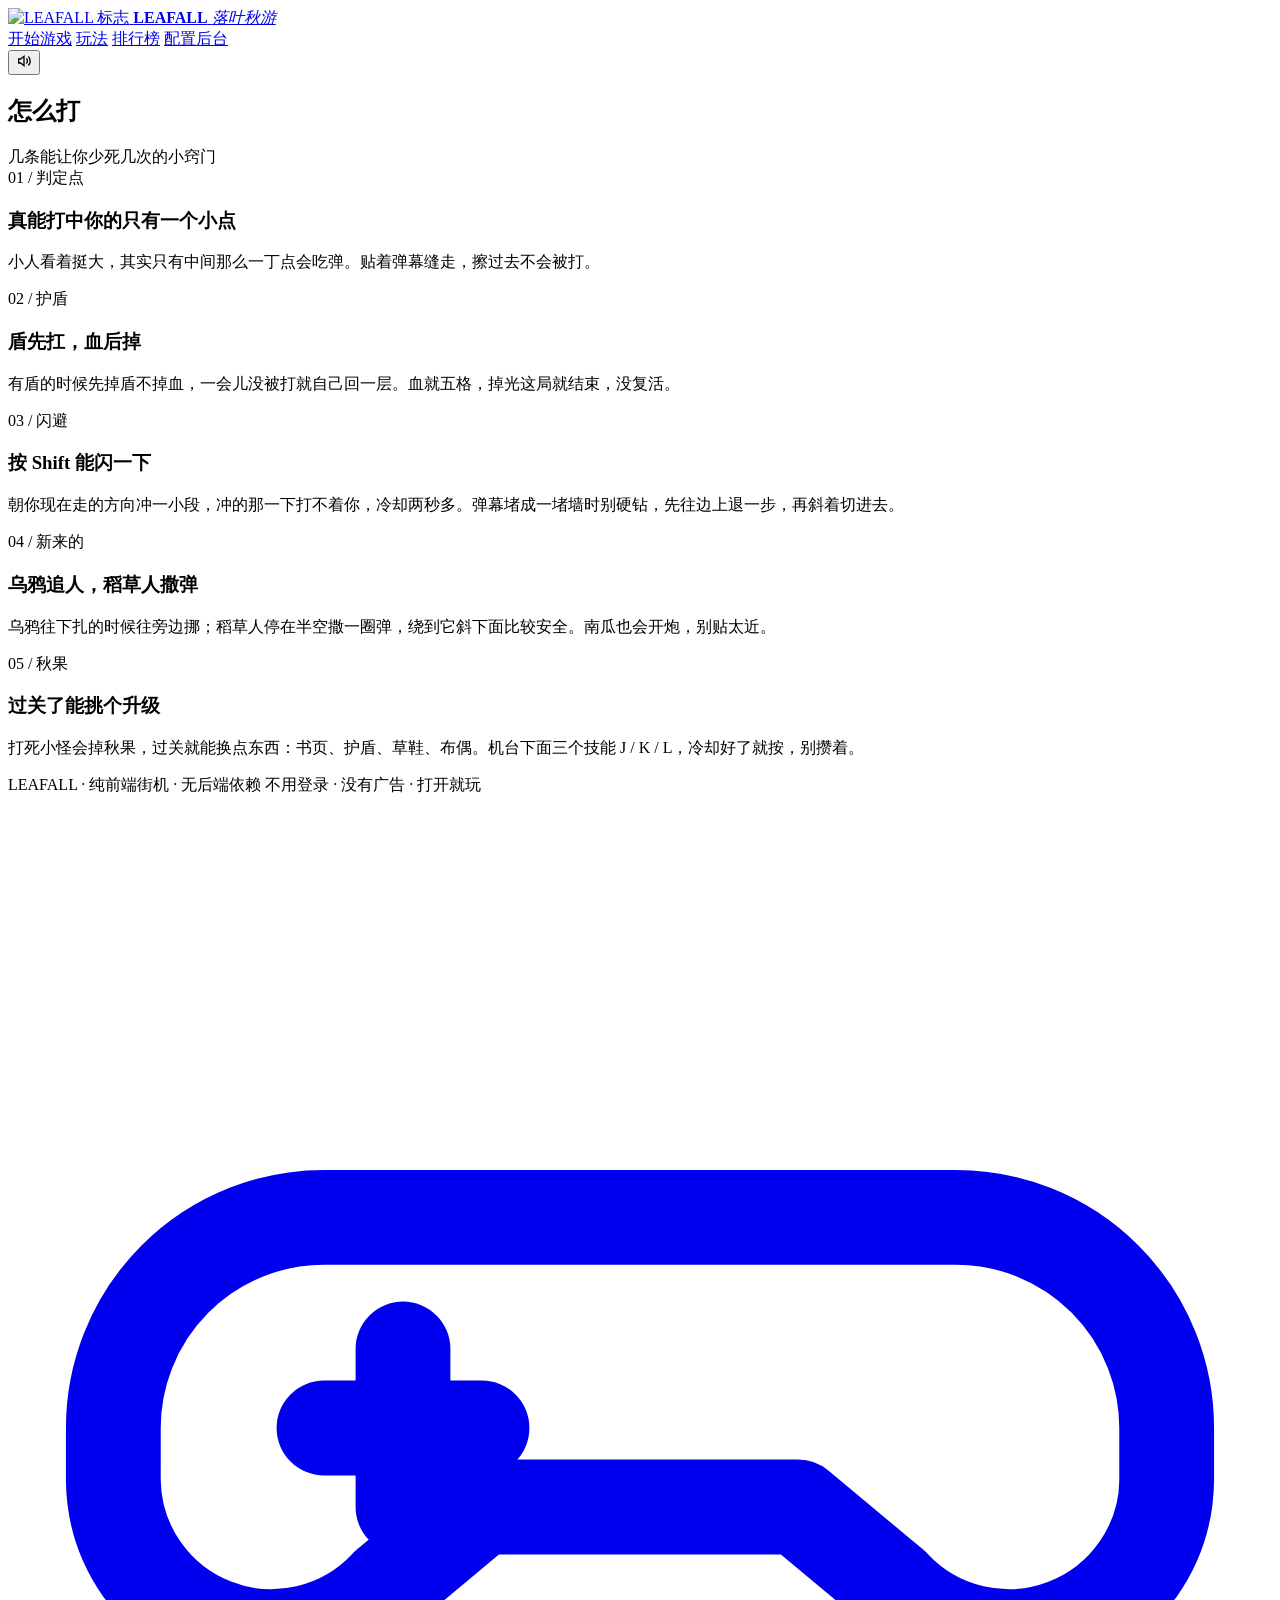
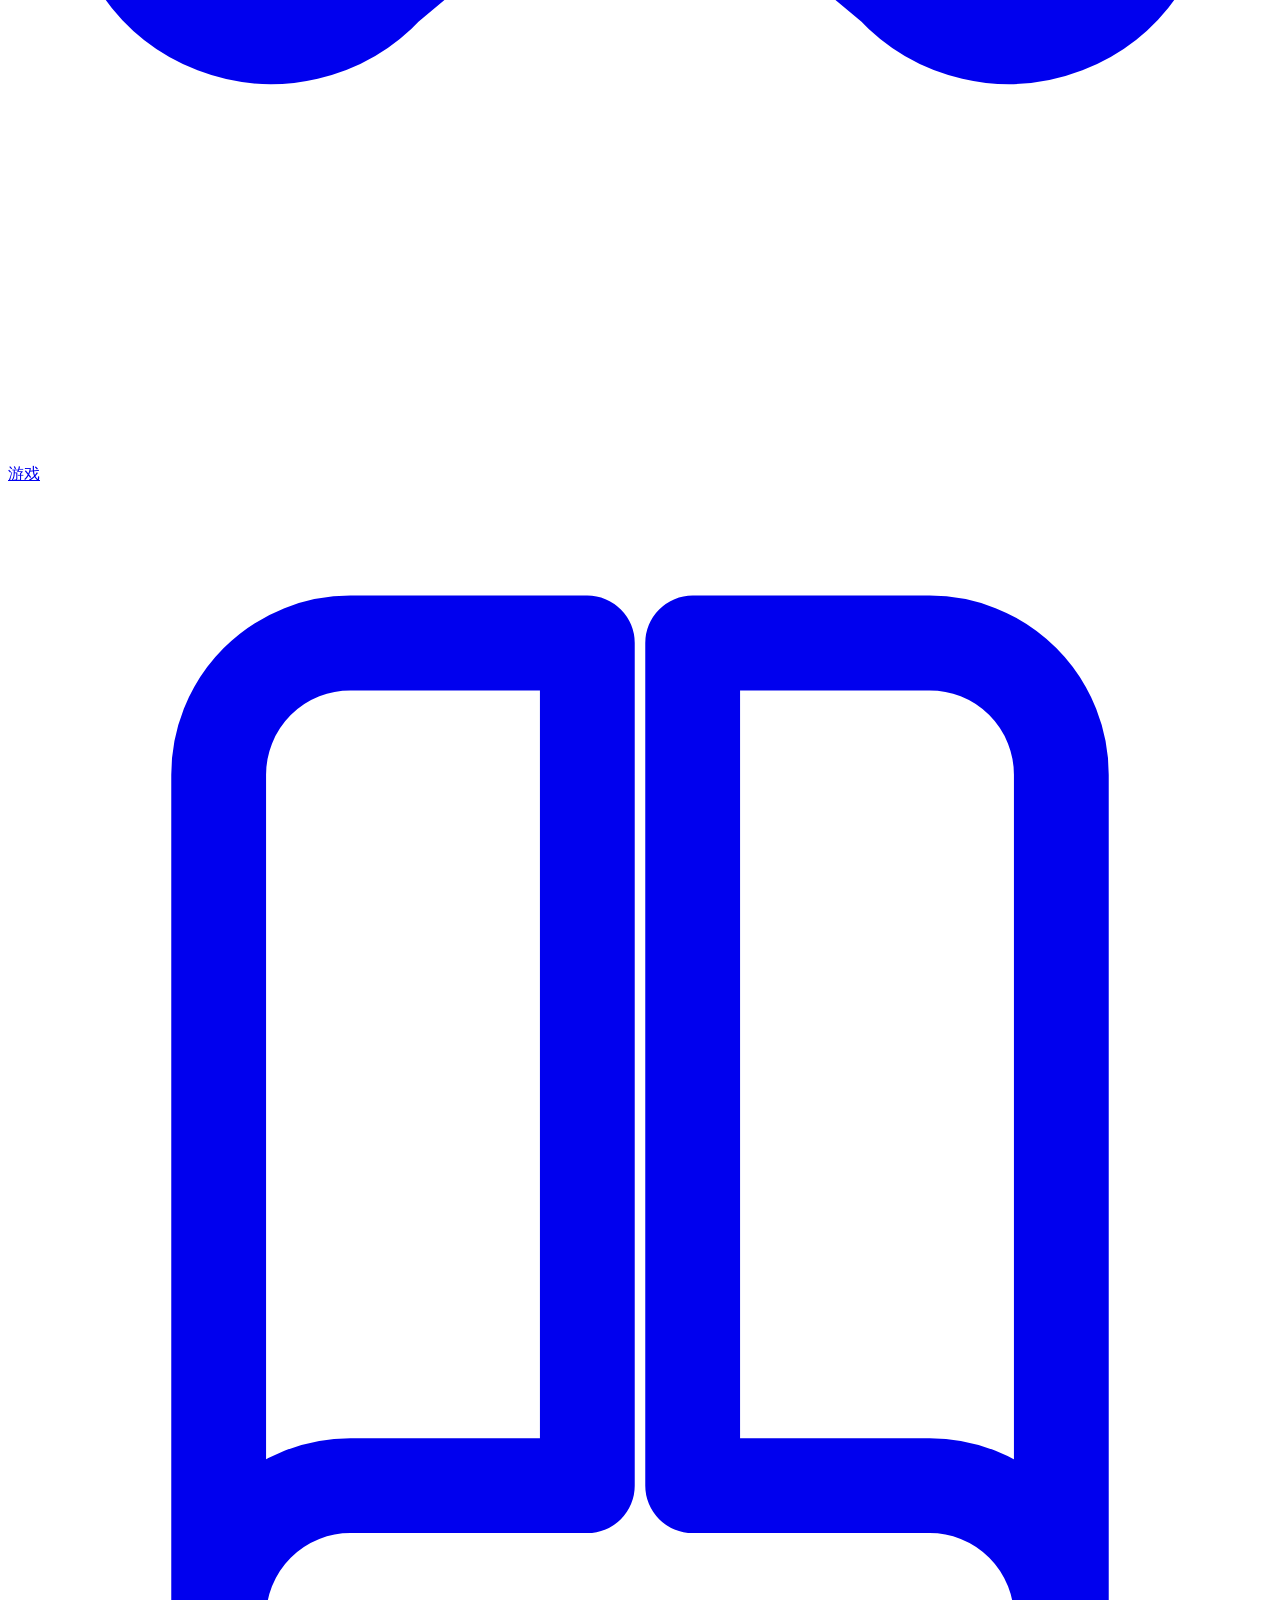
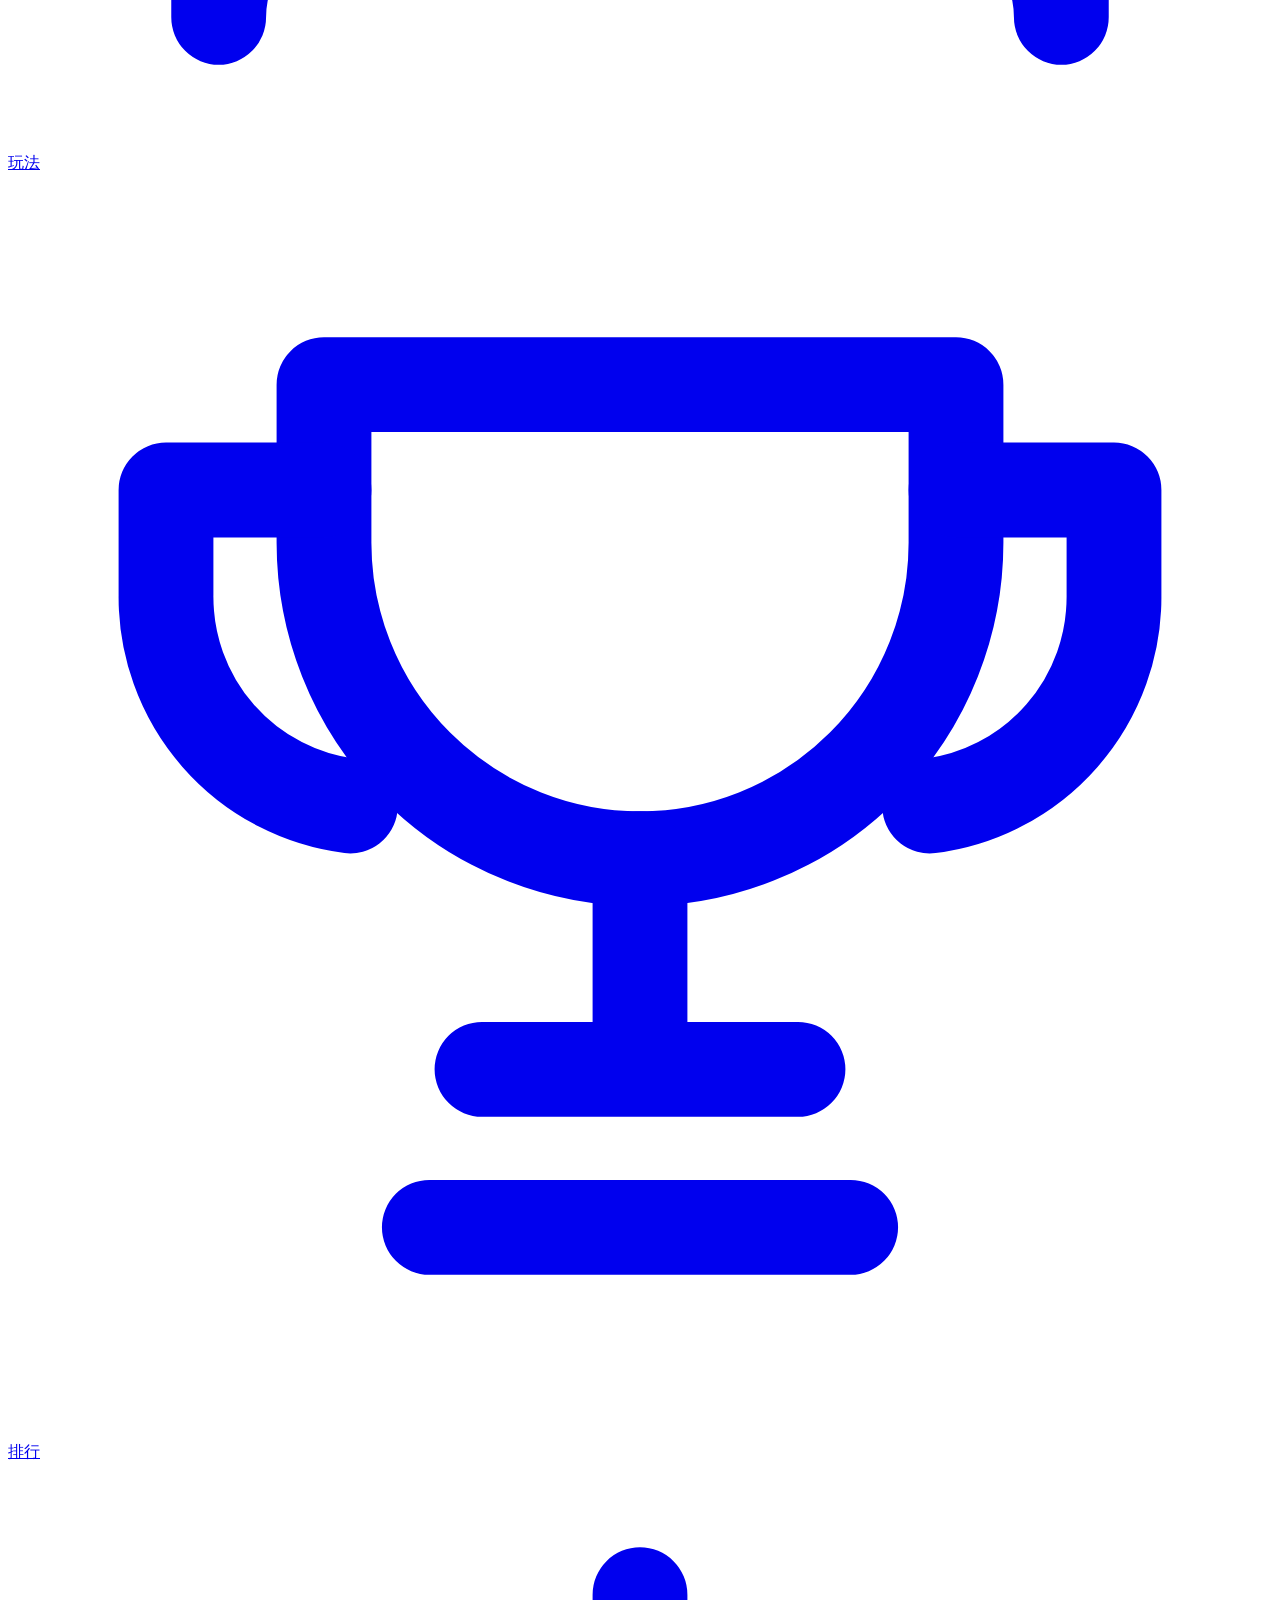
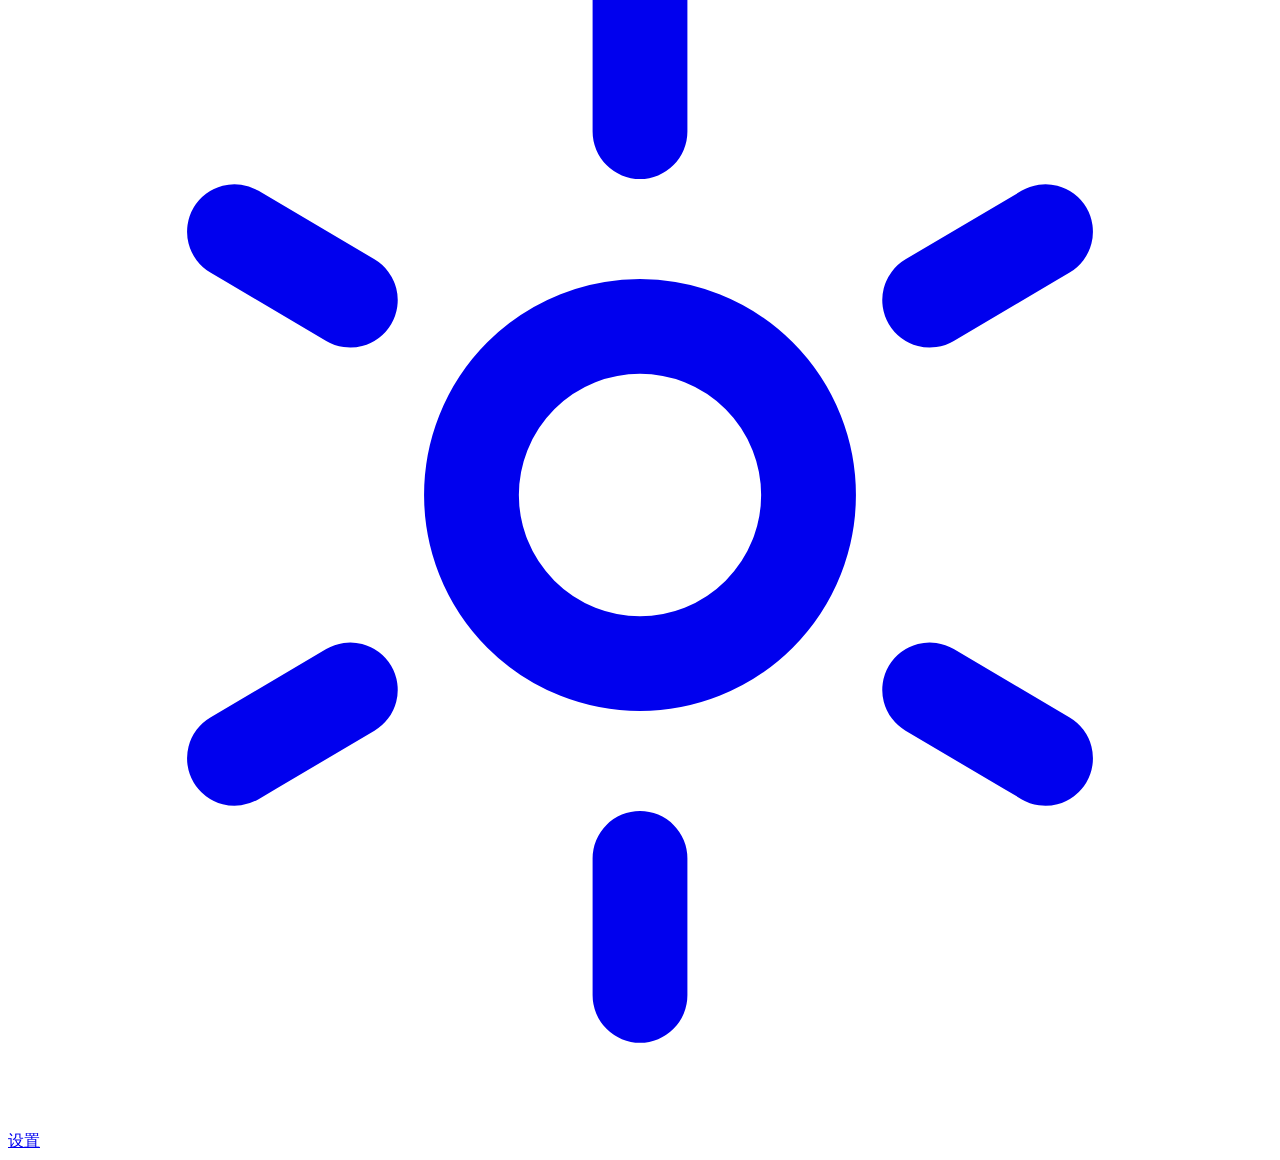
==== howto.html @ a70d6ae8 "site: sync published site" ====
<!DOCTYPE html>
<html lang="zh-CN">
<head>
<meta charset="utf-8" />
<meta name="viewport" content="width=device-width, initial-scale=1, viewport-fit=cover" />
<title>怎么打 · LEAFALL 落叶秋游</title>
<meta name="description" content="LEAFALL 落叶秋游的玩法与技巧：判定点、护盾、闪避、新怪物和秋果升级。" />
<meta name="theme-color" content="#fdf4df" />
<link rel="preconnect" href="https://miaoda.feishu.cn">
<link rel="stylesheet" href="https://miaoda.feishu.cn/fonts/css2?family=Archivo:wght@500;700;900&amp;display=swap">
<link rel="icon" type="image/png" href="assets/leafall-icon.png" />
<link rel="stylesheet" href="assets/site.css" />
</head>
<body class="has-tabbar page-howto">
<div class="bg-layer"></div>
<header class="topbar">
  <a class="brand" href="index.html">
    <span class="brand-mark"><img src="assets/leafall-icon.png" alt="LEAFALL 标志" /></span>
    <span class="brand-text">
      <b id="brandName">LEAFALL</b>
      <i id="brandCn">落叶秋游</i>
    </span>
  </a>
  <nav class="nav">
    <a href="index.html">开始游戏</a>
    <a href="howto.html">玩法</a>
    <a href="board.html">排行榜</a>
    <a href="admin.html">配置后台</a>
  </nav>
  <div class="top-actions">
    <button class="icon-btn" id="soundBtn" aria-label="音效开关" title="音效开关">
      <svg width="16" height="16" viewBox="0 0 24 24" fill="none" stroke="currentColor" stroke-width="2" stroke-linecap="round">
        <path d="M4 9v6h3l5 4V5l-5 4H4z" />
        <path id="soundWave" d="M16 9c1.5 1.5 1.5 4.5 0 6M19 6c3 3 3 9 0 12" />
      </svg>
    </button>
  </div>
</header>

  
<main>
<section id="howto">
    <div class="section-head">
      <h2>怎么打</h2>
      <span>几条能让你少死几次的小窍门</span>
      <div class="line"></div>
    </div>
    <div class="cards">
      <div class="card">
        <span class="idx">01 / 判定点</span>
        <h3>真能打中你的只有一个小点</h3>
        <p>小人看着挺大，其实只有中间那么一丁点会吃弹。贴着弹幕缝走，擦过去不会被打。</p>
      </div>
      <div class="card">
        <span class="idx">02 / 护盾</span>
        <h3>盾先扛，血后掉</h3>
        <p>有盾的时候先掉盾不掉血，一会儿没被打就自己回一层。血就五格，掉光这局就结束，没复活。</p>
      </div>
      <div class="card">
        <span class="idx">03 / 闪避</span>
        <h3>按 Shift 能闪一下</h3>
        <p>朝你现在走的方向冲一小段，冲的那一下打不着你，冷却两秒多。弹幕堵成一堵墙时别硬钻，先往边上退一步，再斜着切进去。</p>
      </div>
      <div class="card">
        <span class="idx">04 / 新来的</span>
        <h3>乌鸦追人，稻草人撒弹</h3>
        <p>乌鸦往下扎的时候往旁边挪；稻草人停在半空撒一圈弹，绕到它斜下面比较安全。南瓜也会开炮，别贴太近。</p>
      </div>
      <div class="card">
        <span class="idx">05 / 秋果</span>
        <h3>过关了能挑个升级</h3>
        <p>打死小怪会掉秋果，过关就能换点东西：书页、护盾、草鞋、布偶。机台下面三个技能 J / K / L，冷却好了就按，别攒着。</p>
      </div>
    </div>
  </section>

  
</main>
<footer>
    <span id="footerText">LEAFALL · 纯前端街机 · 无后端依赖</span>
    <span>不用登录 · 没有广告 · 打开就玩</span>
  </footer>

  <!-- ===== 视图：配置后台 ===== -->
  
<nav class="tabbar" aria-label="主导航"><a class="tab" href="index.html"><svg viewBox="0 0 24 24" fill="none" stroke="currentColor" stroke-width="1.8" stroke-linecap="round" stroke-linejoin="round"><path d="M6 8h12a4 4 0 0 1 4 4v1a3 3 0 0 1-5.2 2L15 13.5H9l-1.8 1.5A3 3 0 0 1 2 13v-1a4 4 0 0 1 4-4Z"/><path d="M7.5 10.5v3M6 12h3"/></svg><span>游戏</span></a><a class="tab active" href="howto.html" aria-current="page"><svg viewBox="0 0 24 24" fill="none" stroke="currentColor" stroke-width="1.8" stroke-linecap="round" stroke-linejoin="round"><path d="M4 5.5A2.5 2.5 0 0 1 6.5 3H11v16H6.5A2.5 2.5 0 0 0 4 21.5Z"/><path d="M20 5.5A2.5 2.5 0 0 0 17.5 3H13v16h4.5a2.5 2.5 0 0 1 2.5 2.5Z"/></svg><span>玩法</span></a><a class="tab" href="board.html"><svg viewBox="0 0 24 24" fill="none" stroke="currentColor" stroke-width="1.8" stroke-linecap="round" stroke-linejoin="round"><path d="M6 4h12v3a6 6 0 0 1-12 0Z"/><path d="M6 6H3v2a4 4 0 0 0 3.5 4M18 6h3v2a4 4 0 0 1-3.5 4"/><path d="M12 13v4M8 20h8M9 17h6"/></svg><span>排行</span></a><a class="tab" href="admin.html"><svg viewBox="0 0 24 24" fill="none" stroke="currentColor" stroke-width="1.8" stroke-linecap="round" stroke-linejoin="round"><circle cx="12" cy="12" r="3.2"/><path d="M12 2.5v2.6M12 18.9v2.6M4.3 7l2.2 1.3M17.5 15.7l2.2 1.3M4.3 17l2.2-1.3M17.5 8.3l2.2-1.3"/></svg><span>设置</span></a></nav>
<script src="assets/tabbar.js"></script>
<script src="assets/safe-dom.js"></script>
<script src="assets/core.js"></script>
<script src="assets/ui.js"></script>

</body>
</html>
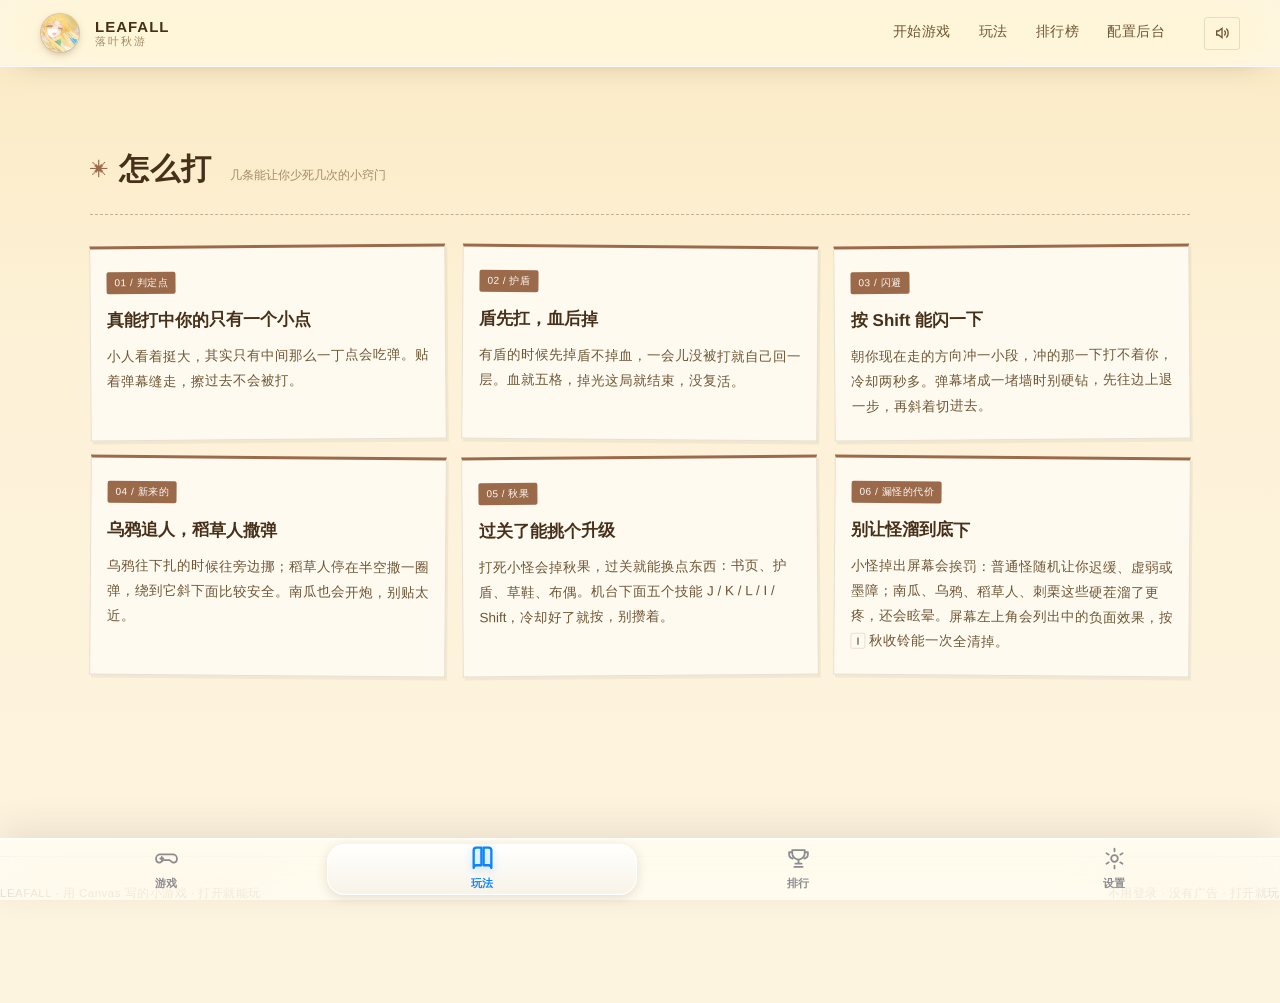
==== commit 4d465bb7: "site: sync published site" ====
--- a/howto.html
+++ b/howto.html
@@ -69,7 +69,12 @@
       <div class="card">
         <span class="idx">05 / 秋果</span>
         <h3>过关了能挑个升级</h3>
-        <p>打死小怪会掉秋果，过关就能换点东西：书页、护盾、草鞋、布偶。机台下面三个技能 J / K / L，冷却好了就按，别攒着。</p>
+        <p>打死小怪会掉秋果，过关就能换点东西：书页、护盾、草鞋、布偶。机台下面五个技能 J / K / L / I / Shift，冷却好了就按，别攒着。</p>
+      </div>
+      <div class="card">
+        <span class="idx">06 / 漏怪的代价</span>
+        <h3>别让怪溜到底下</h3>
+        <p>小怪掉出屏幕会挨罚：普通怪随机让你迟缓、虚弱或墨障；南瓜、乌鸦、稻草人、刺栗这些硬茬溜了更疼，还会眩晕。屏幕左上角会列出中的负面效果，按 <kbd>I</kbd> 秋收铃能一次全清掉。</p>
       </div>
     </div>
   </section>
--- a/assets/site.css
+++ b/assets/site.css
@@ -0,0 +1,1597 @@
+
+/* ============================================================
+   LEAFALL · 视觉层 v2
+   主题：夏日天台 / 天空与朱红。纸白底、藏青字、朱红点睛，
+   机台作深色屏幕嵌在画面下缘。
+   ============================================================ */
+
+:root {
+  --bar-h: 66px;
+  --paper: #fdf4df;
+  --paper-2: #fffaf0;
+  --paper-tint: #f9e8c3;
+  --ink: #46301a;
+  --ink-dim: #6d5634;
+  --ink-mute: #a38c66;
+  --line: rgba(74, 48, 24, 0.13);
+  --line-strong: rgba(74, 48, 24, 0.32);
+  --accent: #9a6a4a;      /* 主强调：暖赭，低饱和不刺眼 */
+  --accent-d: #7d5236;    /* 主强调加深，用于 hover */
+  --accent2: #6d7a3f;     /* 辅强调：橄榄 */
+  --danger: #b5614a;      /* 危险/爱心：柔砖红 */
+  --amber: #c09246;       /* 金：秋果/金币 */
+  --sky: #d9b877;
+  --mono: "Archivo", "Helvetica Neue", Arial, sans-serif;
+  --sans: -apple-system, BlinkMacSystemFont, "Segoe UI", "PingFang SC",
+    "Hiragino Sans GB", "Microsoft YaHei", "Noto Sans SC", sans-serif;
+  --radius: 4px;
+}
+
+* { box-sizing: border-box; }
+html { scroll-behavior: smooth; -webkit-text-size-adjust: 100%; }
+
+body {
+  margin: 0;
+  background: var(--paper);
+  color: var(--ink);
+  font-family: var(--sans);
+  font-size: 15.5px;
+  line-height: 1.75;
+  -webkit-font-smoothing: antialiased;
+  overflow-x: hidden;
+}
+
+/* 背景：顶部天空淡淡的一层，其余是纸 */
+.bg-layer {
+  position: fixed;
+  inset: 0;
+  z-index: -1;
+  pointer-events: none;
+  background: linear-gradient(180deg, #fbe9c3 0%, #fdf2d8 40%, #fdf4df 100%);
+}
+.bg-layer::after {
+  content: "";
+  position: absolute;
+  inset: 0;
+  opacity: 0.5;
+  background-image: radial-gradient(rgba(120, 82, 36, 0.06) 0.5px, transparent 0.5px);
+  background-size: 4px 4px;
+}
+
+/* ---------------- 顶栏 ---------------- */
+.topbar {
+  position: sticky;
+  top: 0;
+  z-index: 50;
+  display: flex;
+  align-items: center;
+  gap: 26px;
+  padding: 13px 40px;
+  background: rgba(255, 255, 255, 0.55);
+  -webkit-backdrop-filter: blur(26px) saturate(190%);
+  backdrop-filter: blur(26px) saturate(190%);
+  border-bottom: 1px solid rgba(255, 255, 255, 0.8);
+  box-shadow: 0 10px 30px -22px rgba(70, 48, 26, 0.5),
+              inset 0 -1px 0 rgba(255, 255, 255, 0.55),
+              inset 0 -1px 0 rgba(95, 64, 42, 0.08);
+  transition: background 0.28s ease;
+}
+.topbar.is-scrolled {
+  background: rgba(255, 255, 255, 0.72);
+}
+@supports not ((backdrop-filter: blur(2px)) or (-webkit-backdrop-filter: blur(2px))) {
+  .topbar { background: rgba(251, 248, 242, 0.94); }
+}
+
+.brand {
+  display: flex;
+  align-items: center;
+  gap: 11px;
+  text-decoration: none;
+  color: var(--ink);
+}
+.brand-mark {
+  width: 40px; height: 40px;
+  border-radius: 50%;
+  overflow: hidden;
+  background: var(--paper-tint);
+  border: 1px solid rgba(95, 64, 42, 0.22);
+  box-shadow: 0 3px 10px -4px rgba(70, 48, 26, 0.5);
+  flex: 0 0 auto;
+}
+.brand-mark img { width: 100%; height: 100%; object-fit: cover; display: block; }
+.brand-text { display: flex; flex-direction: column; line-height: 1.15; padding-left: 4px; }
+.brand-text b {
+  font-family: var(--mono);
+  font-weight: 800;
+  font-size: 15px;
+  letter-spacing: 3px;
+}
+.brand-text i { font-style: normal; font-size: 11px; color: var(--ink-mute); letter-spacing: 4px; }
+
+.nav { display: flex; gap: 2px; margin-left: auto; }
+.nav a {
+  color: var(--ink-dim);
+  text-decoration: none;
+  font-size: 13.5px;
+  letter-spacing: 0.5px;
+  padding: 7px 13px;
+  border-bottom: 2px solid transparent;
+  transition: color 0.16s, border-color 0.16s;
+}
+.nav a:hover { color: var(--ink); border-bottom-color: var(--accent); }
+
+.top-actions { display: flex; gap: 8px; }
+.icon-btn {
+  width: 36px; height: 33px;
+  display: grid; place-items: center;
+  background: transparent;
+  border: 1px solid var(--line);
+  border-radius: 3px;
+  color: var(--ink-dim);
+  cursor: pointer;
+  transition: color 0.16s, border-color 0.16s;
+}
+.icon-btn:hover { color: var(--accent); border-color: var(--accent); }
+.icon-btn.off { color: var(--ink-mute); opacity: 0.6; }
+
+/* ---------------- 画面 ---------------- */
+.hero-photo {
+  position: relative;
+  margin-top: calc(-1 * var(--bar-h, 66px));
+  height: clamp(340px, 62vh, 690px);
+  overflow: hidden;
+  margin-bottom: -120px;
+}
+.hero-photo img {
+  width: 100%;
+  height: 100%;
+  object-fit: cover;
+  object-position: 50% 26%;
+  display: block;
+  filter: saturate(1.06) contrast(1.02) brightness(1.01);
+}
+.hero-photo::before {
+  content: "";
+  position: absolute;
+  inset: 0;
+  background:
+    linear-gradient(180deg, rgba(255, 214, 138, 0.26) 0%, rgba(214, 138, 66, 0.14) 48%, rgba(120, 84, 44, 0.14) 100%);
+  mix-blend-mode: multiply;
+  pointer-events: none;
+}
+.hero-photo::after {
+  content: "";
+  position: absolute;
+  left: 0; right: 0; bottom: 0;
+  height: 40%;
+  background: linear-gradient(180deg, rgba(253, 244, 223, 0) 0%, rgba(253, 244, 223, 0.5) 58%, var(--paper) 100%);
+  pointer-events: none;
+}
+.hero-photo::after {
+  content: "";
+  position: absolute;
+  inset: auto 0 0 0;
+  height: 56%;
+  background: linear-gradient(
+    180deg,
+    rgba(253, 244, 223, 0) 0%,
+    rgba(253, 244, 223, 0.46) 30%,
+    rgba(253, 244, 223, 0.88) 62%,
+    #fdf4df 92%,
+    #fdf4df 100%
+  );
+  pointer-events: none;
+}
+
+main { max-width: 1180px; margin: 0 auto; padding: 0 40px 100px; position: relative; z-index: 2; }
+
+.hero {
+  display: grid;
+  grid-template-columns: minmax(0, 1fr) 452px;
+  gap: 54px;
+  align-items: start;
+  padding: 150px 0 30px;
+}
+
+/* ---------------- 文案区 ---------------- */
+.kicker {
+  display: flex;
+  align-items: center;
+  gap: 10px;
+  font-size: 12px;
+  letter-spacing: 2px;
+  color: var(--accent);
+  margin-bottom: 22px;
+}
+.kicker .dot {
+  width: 16px; height: 2px;
+  background: var(--accent);
+}
+
+h1 {
+  margin: 0 0 10px;
+  font-family: var(--mono);
+  font-weight: 900;
+  font-size: clamp(50px, 6.4vw, 88px);
+  line-height: 0.9;
+  letter-spacing: -0.02em;
+  color: var(--ink);
+}
+h1 .h1-cn {
+  display: block;
+  font-family: var(--sans);
+  font-size: clamp(20px, 2.2vw, 27px);
+  letter-spacing: 9px;
+  font-weight: 600;
+  color: var(--accent);
+  margin-top: 16px;
+}
+
+.tagline {
+  color: var(--ink-dim);
+  font-size: 15px;
+  max-width: 30em;
+  margin: 0 0 26px;
+}
+
+.meta-row {
+  display: flex;
+  flex-wrap: wrap;
+  gap: 0;
+  border-top: 1px solid var(--line);
+  border-bottom: 1px solid var(--line);
+  padding: 16px 0;
+  margin-bottom: 26px;
+}
+.meta-row div {
+  padding: 0 26px;
+  border-right: 1px solid var(--line);
+}
+.meta-row div:first-child { padding-left: 0; }
+.meta-row div:last-child { border-right: 0; }
+.meta-row b {
+  display: block;
+  font-family: var(--mono);
+  font-weight: 700;
+  font-size: 25px;
+  color: var(--ink);
+  line-height: 1.2;
+}
+.meta-row span { font-size: 11.5px; color: var(--ink-mute); letter-spacing: 1px; }
+
+.hero-actions { display: flex; gap: 12px; align-items: center; margin-bottom: 22px; }
+
+.btn {
+  display: inline-flex;
+  align-items: center;
+  gap: 12px;
+  font-family: var(--sans);
+  font-size: 14px;
+  font-weight: 600;
+  letter-spacing: 1px;
+  padding: 12px 24px;
+  border-radius: 3px;
+  border: 1px solid var(--line-strong);
+  background: transparent;
+  color: var(--ink);
+  text-decoration: none;
+  cursor: pointer;
+  transition: background 0.16s, color 0.16s, border-color 0.16s;
+}
+.btn:hover { border-color: var(--accent); color: var(--accent); }
+.btn:active { transform: translateY(1px); }
+.btn.primary {
+  background: var(--accent);
+  border-color: var(--accent);
+  color: #fff9f5;
+}
+.btn.primary:hover { background: var(--accent-d); border-color: var(--accent-d); color: #fff9f5; }
+.btn .key {
+  font-family: var(--mono);
+  font-size: 10px;
+  font-weight: 500;
+  letter-spacing: 1px;
+  padding: 2px 6px;
+  border: 1px solid rgba(255, 255, 255, 0.45);
+  border-radius: 2px;
+  opacity: 0.85;
+}
+.btn.ghost { background: rgba(255, 255, 255, 0.7); }
+.btn.small { padding: 8px 14px; font-size: 12px; }
+
+.announce {
+  display: flex;
+  gap: 12px;
+  align-items: baseline;
+  font-size: 13px;
+  color: var(--ink-dim);
+  border-left: 3px solid var(--accent);
+  padding: 4px 0 4px 13px;
+  margin-bottom: 24px;
+  max-width: 34em;
+}
+.announce em {
+  font-style: normal;
+  color: var(--accent);
+  font-size: 11px;
+  letter-spacing: 2px;
+  white-space: nowrap;
+}
+
+.diff-row {
+  display: flex;
+  align-items: center;
+  gap: 10px;
+  font-size: 12px;
+  color: var(--ink-mute);
+  margin-bottom: 26px;
+}
+.diff-row .seg {
+  display: flex;
+  border: 1px solid var(--line);
+  border-radius: 3px;
+  overflow: hidden;
+  background: rgba(255, 255, 255, 0.7);
+}
+.diff-row button {
+  background: transparent;
+  border: 0;
+  color: var(--ink-dim);
+  font-family: var(--sans);
+  font-size: 12.5px;
+  padding: 6px 15px;
+  cursor: pointer;
+  transition: background 0.16s, color 0.16s;
+}
+.diff-row button:hover { color: var(--ink); background: var(--paper-tint); }
+.diff-row button[aria-pressed="true"] {
+  background: var(--ink);
+  color: #f7fbfd;
+}
+
+/* ---------------- 机台 ---------------- */
+.cabinet {
+  position: relative;
+  border-radius: 8px;
+  background: #0d1c27;
+  padding: 9px;
+  box-shadow:
+    0 0 0 7px #ffffff,
+    0 0 0 8px var(--line),
+    0 46px 70px -32px rgba(74, 48, 24, 0.55);
+}
+.hud {
+  display: flex;
+  align-items: center;
+  gap: 15px;
+  padding: 8px 11px 10px;
+  border-bottom: 1px solid rgba(255, 255, 255, 0.11);
+}
+.hud-block { display: flex; flex-direction: column; gap: 2px; }
+.hud-block span {
+  font-size: 9px;
+  letter-spacing: 1.6px;
+  color: #7c93a4;
+  font-family: var(--mono);
+  font-weight: 500;
+}
+.hud-block b {
+  font-family: var(--mono);
+  font-weight: 700;
+  font-size: 15px;
+  letter-spacing: 0.5px;
+  color: #eef6fa;
+  line-height: 1.15;
+}
+.hud-block b.accent { color: #e9b95c; }
+.hud-block b.cyan { color: #b96a24; }
+.hud-grow { flex: 1; }
+.hud-block.right { align-items: flex-end; }
+
+.hearts { display: flex; gap: 4px; align-items: center; height: 18px; }
+.heart {
+  width: 12px; height: 12px;
+  background: #ef6a5a;
+  clip-path: polygon(50% 100%, 0 45%, 0 18%, 50% 0, 100% 18%, 100% 45%);
+  transition: background 0.2s;
+}
+.heart.empty { background: rgba(255, 255, 255, 0.18); }
+
+.shield-pips { display: flex; gap: 3px; align-items: center; height: 18px; }
+.pip { width: 8px; height: 8px; border-radius: 50%; border: 1.5px solid rgba(134, 211, 242, 0.45); }
+.pip.on { background: #d8a85e; border-color: #c48a3a; }
+
+.screen {
+  position: relative;
+  border-radius: 4px;
+  overflow: hidden;
+  background: #050c11;
+  margin-top: 8px;
+  isolation: isolate;
+}
+#game {
+  display: block;
+  width: 100%;
+  height: auto;
+  aspect-ratio: 480 / 720;
+  touch-action: none;
+  cursor: crosshair;
+}
+
+/* 扫描线 + 暗角 */
+.scan {
+  position: absolute;
+  inset: 0;
+  pointer-events: none;
+  background: repeating-linear-gradient(
+    180deg,
+    rgba(255, 255, 255, 0.028) 0px,
+    rgba(255, 255, 255, 0.028) 1px,
+    transparent 1px, transparent 3px
+  );
+  mix-blend-mode: overlay;
+}
+.vignette {
+  position: absolute;
+  inset: 0;
+  pointer-events: none;
+  background: radial-gradient(circle at 50% 45%, transparent 52%, rgba(0, 0, 0, 0.42) 100%);
+}
+
+/* 进度 / Boss 条 */
+.stagebar {
+  display: flex;
+  align-items: center;
+  gap: 10px;
+  padding: 10px 11px 3px;
+}
+.stagebar .label {
+  font-family: var(--mono);
+  font-weight: 500;
+  font-size: 10px;
+  letter-spacing: 1.2px;
+  color: #8a6a45;
+  white-space: nowrap;
+}
+.track {
+  flex: 1; height: 3px;
+  background: rgba(255, 255, 255, 0.12);
+  border-radius: 99px;
+  overflow: hidden;
+  position: relative;
+}
+.track i { display: block; height: 100%; width: 0%; background: var(--accent); transition: width 0.25s linear; }
+.track.boss { height: 5px; }
+.track.boss i { background: var(--danger); }
+
+.cabinet-foot {
+  display: flex;
+  align-items: center;
+  gap: 10px;
+  padding: 9px 11px 2px;
+  font-family: var(--mono);
+  font-weight: 500;
+  font-size: 10px;
+  letter-spacing: 0.8px;
+  color: #8a6a45;
+}
+.cabinet-foot .spacer { flex: 1; }
+.cabinet-foot button {
+  background: transparent;
+  border: 1px solid rgba(95, 64, 42, 0.3);
+  color: #6d5634;
+  border-radius: 3px;
+  padding: 4px 9px;
+  font-family: var(--sans);
+  font-size: 10.5px;
+  letter-spacing: 0.5px;
+  cursor: pointer;
+  transition: color 0.16s, border-color 0.16s;
+}
+.cabinet-foot button:hover { color: var(--ink); border-color: var(--accent); }
+
+/* 技能条 */
+.skillbar {
+  display: grid;
+  grid-template-columns: repeat(5, 1fr);
+  gap: 7px;
+  padding: 4px 11px 6px;
+}
+.skill {
+  display: flex;
+  flex-direction: column;
+  align-items: flex-start;
+  gap: 2px;
+  min-height: 40px;
+  padding: 5px 8px 6px;
+  background: var(--paper-2);
+  border: 1px solid rgba(95, 64, 42, 0.3);
+  border-radius: 7px;
+  cursor: pointer;
+  text-align: left;
+  transition: border-color 0.15s, background 0.15s, transform 0.08s;
+}
+.skill .sname {
+  font-family: var(--sans);
+  font-size: 11.5px;
+  font-weight: 700;
+  color: var(--ink);
+  letter-spacing: 0.3px;
+  white-space: nowrap;
+}
+.skill .scd {
+  font-family: var(--mono);
+  font-size: 9.5px;
+  letter-spacing: 0.6px;
+  color: var(--accent);
+  white-space: nowrap;
+}
+.skill:hover:not(:disabled) { border-color: var(--accent); }
+.skill:active:not(:disabled) { transform: translateY(1px); }
+.skill.cooling { background: var(--paper-tint); border-color: rgba(95, 64, 42, 0.22); }
+.skill.cooling .sname { color: var(--ink-dim); }
+.skill.cooling .scd { color: #a1591e; }
+.skill:disabled { cursor: default; }
+
+/* 按键设置 */
+.keys-modal {
+  position: fixed;
+  inset: 0;
+  z-index: 400;
+  display: none;
+  align-items: center;
+  justify-content: center;
+  padding: 18px;
+  background: rgba(70, 48, 26, 0.42);
+  backdrop-filter: blur(3px);
+}
+.keys-modal.show { display: flex; }
+.keys-card {
+  width: 100%;
+  max-width: 420px;
+  max-height: 86vh;
+  overflow: auto;
+  background: var(--paper-2);
+  border: 1px solid rgba(95, 64, 42, 0.28);
+  border-radius: 12px;
+  padding: 16px 18px 14px;
+  box-shadow: 0 24px 60px -24px rgba(70, 48, 26, 0.6);
+}
+.keys-head { display: flex; align-items: baseline; justify-content: space-between; gap: 12px; }
+.keys-head h3 { margin: 0; font-size: 17px; color: var(--ink); }
+.keys-head button {
+  background: transparent;
+  border: 1px solid rgba(95, 64, 42, 0.3);
+  color: var(--ink-dim);
+  border-radius: 6px;
+  padding: 5px 10px;
+  font-size: 12px;
+  cursor: pointer;
+}
+.keys-tip { margin: 8px 0 12px; font-size: 12.5px; line-height: 1.6; color: var(--ink-mute); }
+.keys-grid { display: grid; grid-template-columns: 1fr 1fr; gap: 8px; }
+.key-row {
+  display: flex;
+  align-items: center;
+  justify-content: space-between;
+  gap: 8px;
+  min-height: 46px;
+  padding: 6px 10px;
+  background: var(--paper);
+  border: 1px solid rgba(95, 64, 42, 0.22);
+  border-radius: 8px;
+  cursor: pointer;
+  font-family: var(--sans);
+  font-size: 12.5px;
+  color: var(--ink);
+  text-align: left;
+}
+.key-row:hover { border-color: var(--accent); }
+.key-row.listening { border-color: var(--accent); background: var(--paper-tint); }
+.key-row .kval {
+  font-family: var(--mono);
+  font-size: 11px;
+  letter-spacing: 0.4px;
+  color: var(--accent);
+  border: 1px solid rgba(192, 112, 31, 0.4);
+  border-radius: 5px;
+  padding: 3px 7px;
+  min-width: 34px;
+  text-align: center;
+  white-space: nowrap;
+}
+.key-row.listening .kval { color: #fffaf0; background: var(--accent); border-color: var(--accent); }
+.keys-foot { display: flex; align-items: center; gap: 10px; margin-top: 12px; }
+.keys-foot .msg { flex: 1; font-size: 11.5px; color: var(--accent); min-height: 16px; }
+.keys-foot button {
+  background: transparent;
+  border: 1px solid rgba(95, 64, 42, 0.3);
+  color: var(--ink-dim);
+  border-radius: 6px;
+  padding: 6px 11px;
+  font-size: 12px;
+  cursor: pointer;
+}
+.keys-foot button:hover { border-color: var(--accent); color: var(--accent); }
+
+/* 小卖部 */
+.coin-pill {
+  display: inline-block;
+  margin-left: 6px;
+  padding: 1px 7px;
+  border-radius: 999px;
+  background: rgba(192, 112, 31, 0.12);
+  color: var(--accent);
+  font-size: 11px;
+  font-family: var(--mono);
+}
+.shop-card { max-width: 560px; }
+.shop-balance {
+  display: flex;
+  align-items: baseline;
+  gap: 8px;
+  margin-bottom: 10px;
+  padding: 8px 12px;
+  border-radius: 8px;
+  background: var(--paper-tint);
+  font-size: 12px;
+  color: var(--ink-dim);
+}
+.shop-balance b { font-family: var(--mono); font-size: 20px; color: var(--accent); }
+.shop-grid { display: grid; grid-template-columns: 1fr; gap: 9px; }
+.shop-item {
+  padding: 10px 12px;
+  border: 1px solid rgba(95, 64, 42, 0.24);
+  border-radius: 9px;
+  background: var(--paper);
+}
+.shop-item.on { border-color: var(--accent); background: #fff6e4; }
+.si-head { display: flex; align-items: baseline; justify-content: space-between; gap: 10px; }
+.si-head b { font-size: 14px; color: var(--ink); }
+.si-price { font-size: 12px; font-family: var(--mono); color: var(--accent); }
+.si-desc { margin: 5px 0 8px; font-size: 12.5px; line-height: 1.6; color: var(--ink-mute); }
+.si-btn {
+  width: 100%;
+  min-height: 38px;
+  border: 1px solid rgba(95, 64, 42, 0.3);
+  border-radius: 7px;
+  background: var(--paper-2);
+  color: var(--ink);
+  font-size: 13px;
+  cursor: pointer;
+}
+.si-btn:hover:not(:disabled) { border-color: var(--accent); color: var(--accent); }
+.si-btn:disabled { opacity: 0.5; cursor: not-allowed; }
+@media (min-width: 620px) { .shop-grid { grid-template-columns: 1fr 1fr; } }
+
+/* ---------------- 覆盖层（游戏内 UI，保持深色） ---------------- */
+.overlay {
+  position: absolute;
+  inset: 0;
+  display: none;
+  flex-direction: column;
+  align-items: center;
+  justify-content: center;
+  padding: 24px;
+  background: rgba(5, 12, 17, 0.9);
+  backdrop-filter: blur(3px);
+  z-index: 5;
+  text-align: center;
+  animation: fade 0.18s ease-out;
+}
+.overlay.show { display: flex; }
+@keyframes fade { from { opacity: 0; } to { opacity: 1; } }
+
+.overlay .ov-kicker {
+  font-family: var(--mono);
+  font-weight: 500;
+  font-size: 10px;
+  letter-spacing: 2.4px;
+  color: #f0c27a;
+  margin-bottom: 10px;
+}
+.overlay h2 {
+  font-family: var(--sans);
+  font-weight: 700;
+  font-size: 28px;
+  margin: 0 0 8px;
+  letter-spacing: 2px;
+  color: #f0f7fa;
+}
+.overlay h2.danger { color: #ef6a5a; }
+.overlay h2.win { color: #e9b95c; }
+.overlay p.sub { color: #a9bcc9; font-size: 13px; max-width: 20em; margin: 0 0 18px; }
+
+.keys-hint {
+  display: grid;
+  grid-template-columns: auto auto;
+  gap: 7px 16px;
+  font-size: 12px;
+  color: #a9bcc9;
+  margin-bottom: 20px;
+  text-align: left;
+}
+.keys-hint kbd {
+  background: rgba(255, 255, 255, 0.07);
+  border: 1px solid rgba(255, 255, 255, 0.16);
+  border-radius: 2px;
+  padding: 1px 7px;
+  color: #eef6fa;
+  font-family: var(--mono);
+  font-size: 10.5px;
+}
+
+.result-grid {
+  display: grid;
+  grid-template-columns: repeat(4, minmax(0, 1fr));
+  gap: 0;
+  width: 100%;
+  max-width: 360px;
+  margin-bottom: 18px;
+  border: 1px solid rgba(255, 255, 255, 0.14);
+}
+.result-cell { padding: 8px 6px; border-right: 1px solid rgba(255, 255, 255, 0.1); }
+.result-cell:last-child { border-right: 0; }
+.result-cell span {
+  display: block;
+  font-size: 9px;
+  letter-spacing: 1.2px;
+  color: #7c93a4;
+  font-family: var(--mono);
+  font-weight: 500;
+}
+.result-cell b { font-family: var(--mono); font-size: 15px; color: #eef6fa; font-weight: 700; }
+
+.name-row { display: flex; gap: 8px; margin-bottom: 16px; width: 100%; max-width: 320px; }
+.name-row input {
+  flex: 1;
+  min-width: 0;
+  background: rgba(255, 255, 255, 0.06);
+  border: 1px solid rgba(255, 255, 255, 0.18);
+  border-radius: 3px;
+  color: #eef6fa;
+  padding: 9px 12px;
+  font-size: 12.5px;
+  font-family: var(--sans);
+  outline: none;
+}
+.name-row input:focus { border-color: var(--accent); }
+.name-row input::placeholder { color: #7c93a4; }
+
+.ov-actions { display: flex; flex-wrap: wrap; gap: 10px; justify-content: center; }
+
+/* 升级面板 */
+.overlay.upgrade { justify-content: center; padding: 22px 18px; overflow-y: auto; }
+.upg-head {
+  display: flex;
+  width: 100%;
+  align-items: baseline;
+  justify-content: space-between;
+  margin-bottom: 4px;
+}
+.upg-head h2 { font-size: 19px; margin: 0; letter-spacing: 1px; }
+.upg-head .alloy { font-family: var(--mono); font-weight: 700; font-size: 13px; color: #e9b95c; }
+.upg-grid { display: grid; grid-template-columns: 1fr 1fr; gap: 8px; width: 100%; margin: 12px 0; }
+.upg-card {
+  text-align: left;
+  border: 1px solid rgba(255, 255, 255, 0.14);
+  border-radius: 4px;
+  background: rgba(255, 255, 255, 0.035);
+  padding: 10px 11px;
+  cursor: pointer;
+  transition: border-color 0.16s, background 0.16s;
+  font-family: var(--sans);
+  color: #eef6fa;
+}
+.upg-card:hover:not(:disabled) { border-color: #e0b064; background: rgba(224, 176, 100, 0.1); }
+.upg-card:disabled { opacity: 0.4; cursor: not-allowed; }
+.upg-card .upg-name { display: flex; justify-content: space-between; align-items: center; gap: 8px; font-size: 13px; font-weight: 600; }
+.upg-card .upg-name .lv { font-family: var(--mono); font-weight: 500; font-size: 10px; color: #86d3f2; }
+.upg-card .upg-desc { display: block; font-size: 11px; color: #a9bcc9; line-height: 1.55; margin: 5px 0 8px; }
+.upg-card .upg-cost { display: block; font-family: var(--mono); font-weight: 500; font-size: 11px; color: #e9b95c; }
+.upg-card .upg-cost.insufficient { color: #ef6a5a; }
+.upg-card .upg-cost.maxed { color: #7c93a4; }
+.upg-pips { display: flex; gap: 3px; margin-top: 8px; }
+.upg-pips i { width: 14px; height: 3px; background: rgba(255, 255, 255, 0.16); }
+.upg-pips i.on { background: #e0b064; }
+
+/* ---------------- 说明 / 排行榜 ---------------- */
+.section-head {
+  display: flex;
+  align-items: baseline;
+  gap: 18px;
+  padding: 76px 0 18px;
+  border-bottom: 1px solid var(--line);
+  margin-bottom: 30px;
+}
+.section-head h2 {
+  margin: 0;
+  font-family: var(--sans);
+  font-size: 30px;
+  font-weight: 700;
+  letter-spacing: 3px;
+  color: var(--ink);
+}
+.section-head span { font-size: 12px; letter-spacing: 1px; color: var(--ink-mute); }
+.section-head .line { flex: 1; }
+
+.cards { display: grid; grid-template-columns: repeat(3, minmax(0, 1fr)); gap: 34px; }
+.card {
+  border-top: 2px solid var(--ink);
+  padding: 22px 0 0;
+  background: none;
+}
+.card .idx {
+  display: block;
+  font-family: var(--sans);
+  font-size: 11.5px;
+  color: var(--accent);
+  letter-spacing: 1.5px;
+  margin-bottom: 12px;
+}
+.card h3 { font-size: 17px; margin: 0 0 10px; font-weight: 700; letter-spacing: 0.5px; }
+.card p { font-size: 13.5px; color: var(--ink-dim); margin: 0; line-height: 1.85; }
+.card kbd {
+  font-family: var(--mono);
+  font-size: 10.5px;
+  border: 1px solid var(--line);
+  background: var(--paper-2);
+  border-radius: 2px;
+  padding: 1px 5px;
+  color: var(--ink);
+}
+
+.board-wrap { display: grid; grid-template-columns: 1fr 300px; gap: 28px; align-items: start; }
+.board { border: 1px solid var(--line); background: var(--paper-2); }
+.board table { width: 100%; border-collapse: collapse; font-size: 13.5px; }
+.board thead th {
+  text-align: left;
+  font-family: var(--sans);
+  font-size: 11.5px;
+  letter-spacing: 1px;
+  color: var(--ink-mute);
+  font-weight: 600;
+  padding: 12px 14px;
+  border-bottom: 1px solid var(--line);
+  background: var(--paper-tint);
+}
+.board td { padding: 11px 14px; border-bottom: 1px solid rgba(74, 48, 24, 0.07); }
+.board td.num, .board th.num { font-family: var(--mono); }
+.board tbody tr:hover { background: #fafcfe; }
+.board .rank { width: 46px; color: var(--ink-mute); font-family: var(--mono); }
+.board .rank.top1 { color: var(--accent); font-weight: 700; }
+.board .empty-row td { color: var(--ink-mute); text-align: center; padding: 28px; font-size: 12.5px; }
+.board .score { color: var(--accent); font-family: var(--mono); font-weight: 700; }
+
+.board-aside {
+  border: 1px solid var(--line);
+  padding: 20px;
+  background: var(--paper-2);
+}
+.board-aside h3 { font-size: 14px; margin: 0 0 10px; font-weight: 700; letter-spacing: 1px; }
+.board-aside p { font-size: 12.5px; color: var(--ink-dim); margin: 0 0 14px; line-height: 1.8; }
+.stat-line {
+  display: flex;
+  justify-content: space-between;
+  font-size: 12px;
+  color: var(--ink-mute);
+  padding: 8px 0;
+  border-bottom: 1px solid rgba(74, 48, 24, 0.09);
+}
+.stat-line b { color: var(--ink); font-family: var(--mono); }
+
+footer {
+  border-top: 1px solid var(--line);
+  margin-top: 80px;
+  padding: 26px 0;
+  font-size: 11.5px;
+  letter-spacing: 0.5px;
+  color: var(--ink-mute);
+  display: flex;
+  justify-content: space-between;
+  gap: 20px;
+  flex-wrap: wrap;
+}
+
+/* ---------------- 配置后台 ---------------- */
+.gate { padding: 26px 0 10px; }
+.gate-card {
+  width: 100%;
+  max-width: 440px;
+  border: 1px solid var(--line);
+  background: var(--paper-2);
+  padding: 32px 28px;
+  margin: 0 auto;
+  box-shadow: 0 30px 60px -40px rgba(74, 48, 24, 0.45);
+}
+.gate-title { font-family: var(--sans); font-size: 24px; font-weight: 700; margin: 0 0 8px; letter-spacing: 2px; }
+.gate-sub { color: var(--ink-dim); font-size: 13px; margin: 0 0 20px; }
+.gate-row { display: flex; gap: 10px; }
+.gate-row input {
+  flex: 1;
+  min-width: 0;
+  background: var(--paper-2);
+  border: 1px solid var(--line-strong);
+  color: var(--ink);
+  border-radius: 3px;
+  padding: 12px 14px;
+  font-size: 14px;
+  letter-spacing: 1px;
+  outline: none;
+  font-family: var(--sans);
+}
+.gate-row input:focus { border-color: var(--accent); }
+.gate-err { color: var(--accent); font-size: 12px; min-height: 18px; margin: 8px 0 0; }
+.gate-note { color: var(--ink-mute); font-size: 12px; margin: 8px 0 0; line-height: 1.7; }
+.gate-note code, code { font-family: var(--mono); color: var(--accent2); font-size: 11.5px; }
+
+.admin-note {
+  border: 1px solid var(--line);
+  border-left: 3px solid var(--amber);
+  background: #fdf6e8;
+  padding: 13px 16px;
+  font-size: 13px;
+  color: #6d5a35;
+  margin-bottom: 26px;
+  line-height: 1.8;
+}
+.admin-note b { color: var(--amber); }
+.admin-note em { font-style: normal; color: var(--ink); }
+
+.cfg-group { margin-bottom: 34px; }
+.cfg-group h3 {
+  font-size: 14px;
+  font-weight: 700;
+  letter-spacing: 1px;
+  margin: 0 0 12px;
+  display: flex;
+  gap: 10px;
+  align-items: baseline;
+}
+.cfg-group h3 span { font-size: 11px; color: var(--ink-mute); font-weight: 400; letter-spacing: 0.5px; }
+
+.cfg-table {
+  width: 100%;
+  border-collapse: collapse;
+  border: 1px solid var(--line);
+  background: var(--paper-2);
+}
+.cfg-table thead th {
+  text-align: left;
+  font-size: 11.5px;
+  letter-spacing: 1px;
+  color: var(--ink-mute);
+  font-weight: 600;
+  padding: 10px 14px;
+  border-bottom: 1px solid var(--line);
+  background: var(--paper-tint);
+}
+.cfg-table td { padding: 10px 14px; border-bottom: 1px solid rgba(74, 48, 24, 0.07); vertical-align: middle; }
+.cfg-table td.key { width: 210px; }
+.cfg-table td.key code { color: var(--accent2); }
+.cfg-table td.label { width: 220px; color: var(--ink-dim); font-size: 13px; }
+.cfg-table td.num { font-family: var(--mono); }
+.cfg-table input[type="text"],
+.cfg-table select,
+.cfg-table textarea {
+  width: 100%;
+  background: var(--paper-2);
+  border: 1px solid var(--line);
+  color: var(--ink);
+  border-radius: 3px;
+  padding: 8px 10px;
+  font-family: var(--sans);
+  font-size: 13px;
+  outline: none;
+  resize: vertical;
+}
+.cfg-table input[type="text"]:focus,
+.cfg-table select:focus,
+.cfg-table textarea:focus { border-color: var(--accent2); }
+.cfg-table input[readonly] { color: var(--ink-mute); cursor: not-allowed; background: #f7f9fb; }
+
+.color-wrap { display: flex; align-items: center; gap: 10px; }
+.color-wrap input[type="color"] {
+  width: 42px; height: 30px;
+  border: 1px solid var(--line);
+  border-radius: 2px;
+  background: transparent;
+  padding: 2px;
+  cursor: pointer;
+}
+
+.switch { position: relative; display: inline-block; width: 44px; height: 24px; cursor: pointer; }
+.switch input { position: absolute; opacity: 0; width: 100%; height: 100%; margin: 0; cursor: pointer; }
+.switch span {
+  position: absolute;
+  inset: 0;
+  border-radius: 99px;
+  background: #e7edf2;
+  border: 1px solid var(--line);
+  transition: background 0.18s, border-color 0.18s;
+}
+.switch span::after {
+  content: "";
+  position: absolute;
+  width: 16px; height: 16px;
+  border-radius: 50%;
+  background: #fff;
+  box-shadow: 0 1px 2px rgba(74, 48, 24, 0.3);
+  top: 3px; left: 3px;
+  transition: left 0.18s;
+}
+.switch input:checked + span { background: var(--ink); border-color: var(--ink); }
+.switch input:checked + span::after { left: 23px; }
+
+.admin-actions { display: flex; flex-wrap: wrap; gap: 10px; align-items: center; margin-top: 6px; }
+.save-msg { font-size: 12px; color: var(--accent); letter-spacing: 0.5px; }
+
+.pwd-form { display: flex; flex-wrap: wrap; gap: 10px; align-items: center; }
+.pwd-form input {
+  flex: 1 1 190px;
+  background: var(--paper-2);
+  border: 1px solid var(--line);
+  color: var(--ink);
+  border-radius: 3px;
+  padding: 9px 12px;
+  font-size: 13px;
+  outline: none;
+  font-family: var(--sans);
+}
+.pwd-form input:focus { border-color: var(--accent); }
+
+/* 任务线 */
+.mission-log {
+  margin-top: 4px;
+  border: 1px solid var(--line);
+  overflow: hidden;
+  background: var(--paper-2);
+  max-width: 520px;
+}
+.mission-head {
+  display: flex;
+  justify-content: space-between;
+  align-items: center;
+  padding: 10px 14px;
+  border-bottom: 1px solid var(--line);
+  font-size: 11.5px;
+  letter-spacing: 1px;
+  color: var(--ink-mute);
+  background: var(--paper-tint);
+}
+.mission-head span:last-child { color: var(--accent); font-family: var(--mono); }
+.mission-log ol { list-style: none; margin: 0; padding: 0; }
+.mission-log li {
+  display: flex;
+  align-items: center;
+  gap: 12px;
+  padding: 8px 14px;
+  border-bottom: 1px solid rgba(74, 48, 24, 0.07);
+  font-size: 12px;
+  color: var(--ink-dim);
+}
+.mission-log li:last-child { border-bottom: 0; }
+.mission-log li .code { color: var(--ink-mute); width: 30px; font-family: var(--mono); }
+.mission-log li .nm { flex: 1; color: var(--ink); font-size: 13px; }
+.mission-log li .tag {
+  font-size: 10px;
+  letter-spacing: 1px;
+  padding: 2px 7px;
+  border: 1px solid var(--line);
+  color: var(--ink-mute);
+}
+.mission-log li .tag.boss { color: var(--accent); border-color: rgba(192, 112, 31, 0.42); }
+.mission-log li .tag.clear { color: #3f7a46; border-color: rgba(63, 122, 70, 0.35); background: rgba(63, 122, 70, 0.07); }
+.mission-log li.boss-row { background: #fbefd4; }
+
+.hud-none { font-size: 9px; color: #7c93a4; height: 18px; display: flex; align-items: center; font-family: var(--mono); }
+.upg-sub { text-align: left; max-width: none; margin: 0 0 4px; }
+.upg-tip { font-size: 10.5px; color: #7c93a4; margin: 10px 0 0; letter-spacing: 0.3px; }
+.new-best { color: #e9b95c; margin-bottom: 10px; font-weight: 600; }
+
+/* ---------------- 画面适配（基础断点） ---------------- */
+@media (max-width: 1040px) {
+  .hero { grid-template-columns: minmax(0, 1fr); gap: 34px; padding-top: 120px; }
+  .cabinet { max-width: 470px; margin: 0 auto; }
+  .board-wrap { grid-template-columns: 1fr; }
+  .cards { grid-template-columns: 1fr 1fr; }
+  .cards > .card:last-child:nth-child(odd) { grid-column: 1 / -1; }
+}
+
+@media (max-width: 720px) {
+  .topbar { padding: 10px 16px; gap: 14px; }
+  .nav { display: none; }
+  main { padding: 0 18px 60px; }
+  .hero-photo { height: 300px; margin-bottom: 0; }
+  .hero-photo img { object-position: 50% 42%; }
+  .hero { padding-top: 26px; }
+  h1 { font-size: 44px; }
+  h1 .h1-cn { letter-spacing: 6px; }
+  .meta-row div { padding: 0 16px; }
+  .cards { grid-template-columns: 1fr; gap: 26px; }
+  .section-head { padding-top: 52px; }
+  .section-head h2 { font-size: 24px; letter-spacing: 2px; }
+  .result-grid { grid-template-columns: 1fr 1fr; }
+  .upg-grid { grid-template-columns: 1fr; }
+  .cabinet { padding: 6px; box-shadow: 0 0 0 5px #fff, 0 0 0 6px var(--line), 0 30px 50px -28px rgba(74, 48, 24, 0.5); }
+  .hud { gap: 8px; padding: 6px 8px 8px; }
+  .hud-block b { font-size: 12px; }
+}
+
+
+
+/* ================= 机台转晴：藏青机框 + 纸白面板 ================= */
+.cabinet { background: #4a3018; box-shadow: 0 0 0 7px #ffffff, 0 0 0 8px var(--line), 0 46px 70px -32px rgba(74, 48, 24, 0.5); }
+
+.hud { background: #fdf4df; border-bottom: 1px solid rgba(74, 48, 24, 0.16); padding: 9px 12px 10px; }
+.hud-block span { color: #a08a66; }
+.hud-block b { color: #4a3018; }
+.hud-block b.accent { color: var(--accent); }
+.hud-block b.cyan { color: var(--accent2); }
+.hud-none { color: #a08a66; }
+.heart { background: var(--danger); }
+.heart.empty { background: rgba(74, 48, 24, 0.18); }
+.pip { border-color: rgba(196, 138, 58, 0.45); }
+.pip.on { background: #d8a85e; border-color: #c48a3a; }
+
+.screen { margin-top: 0; background: #e7c89a; border-radius: 0; }
+.scan, .vignette { display: none; }
+
+.stagebar { background: #fdf4df; border-top: 1px solid rgba(74, 48, 24, 0.12); padding: 9px 12px 6px; }
+.stagebar .label { color: #6d5634; }
+.track { background: rgba(74, 48, 24, 0.16); }
+.track i { background: var(--accent); }
+.track.boss i { background: var(--danger); }
+
+.skillbar { background: #fdf4df; padding: 3px 10px 8px; }
+.cabinet-foot { background: #fdf4df; border-radius: 0 0 4px 4px; color: #a08a66; padding: 8px 12px 11px; }
+.cabinet-foot button { border-color: rgba(74, 48, 24, 0.22); color: #4a3018; }
+.cabinet-foot button:hover { border-color: var(--danger); color: var(--danger); }
+
+/* 覆盖层：纸白面板 */
+.overlay { background: rgba(253, 244, 223, 0.76); backdrop-filter: blur(4px); }
+.overlay .ov-kicker { color: var(--accent2); }
+.overlay h2 { color: #4a3018; font-size: 25px; letter-spacing: 3px; }
+.overlay h2.danger { color: var(--danger); }
+.overlay h2.win { color: var(--accent); }
+.overlay p.sub { color: #6d5634; }
+.keys-hint { color: #6d5634; }
+.keys-hint kbd { background: #ffffff; border-color: rgba(74, 48, 24, 0.2); color: #4a3018; }
+
+.result-grid { border-color: rgba(74, 48, 24, 0.18); }
+.result-cell { border-right-color: rgba(74, 48, 24, 0.14); }
+.result-cell span { color: #a08a66; }
+.result-cell b { color: #4a3018; }
+.new-best { color: var(--amber); }
+
+.name-row input { background: #ffffff; border-color: rgba(74, 48, 24, 0.2); color: #4a3018; }
+.name-row input::placeholder { color: #a08a66; }
+.name-row input:focus { border-color: var(--accent2); }
+
+.overlay .btn { background: #ffffff; color: #4a3018; border-color: rgba(74, 48, 24, 0.28); }
+.overlay .btn:hover { border-color: var(--danger); color: var(--danger); }
+.overlay .btn.primary { background: var(--danger); border-color: var(--danger); color: #fff9f5; }
+.overlay .btn.primary:hover { background: var(--accent-d); border-color: var(--accent-d); color: #fff9f5; }
+
+.upg-head h2 { color: #4a3018; }
+.upg-head .alloy { color: var(--amber); }
+.upg-sub { color: #6d5634; }
+.upg-card { background: #ffffff; border-color: rgba(74, 48, 24, 0.16); color: #4a3018; }
+.upg-card:hover:not(:disabled) { border-color: var(--accent2); background: #f4fafd; }
+.upg-card .upg-name .lv { color: var(--accent2); }
+.upg-card .upg-desc { color: #6d5634; }
+.upg-card .upg-cost { color: var(--amber); }
+.upg-card .upg-cost.insufficient { color: var(--danger); }
+.upg-card .upg-cost.maxed { color: #a08a66; }
+.upg-pips i { background: rgba(74, 48, 24, 0.16); }
+.upg-pips i.on { background: var(--accent2); }
+.upg-tip { color: #a08a66; }
+
+
+
+/* ===== 全设备适配：手机 / 平板 / 手表 ===== */
+html { -webkit-text-size-adjust: 100%; }
+body { overflow-x: hidden; }
+.screen { display: grid; place-items: center; justify-items: center; }
+.screen > * { grid-area: 1 / 1; }
+#game { justify-self: center; margin: 0 auto; }
+
+/* 全屏：机台铺满屏幕，画布按可用高度放大 */
+.cabinet:fullscreen,
+.cabinet:-webkit-full-screen {
+  width: 100vw;
+  height: 100vh;
+  max-width: none;
+  border-radius: 0;
+  background: radial-gradient(circle at 50% 16%, #4a3118, #221605 78%);
+  padding: 4px 6px 6px;
+  display: flex;
+  flex-direction: column;
+  gap: 6px;
+}
+.cabinet:fullscreen .hud,
+.cabinet:-webkit-full-screen .hud,
+.cabinet:fullscreen .stagebar,
+.cabinet:fullscreen .skillbar,
+.cabinet:fullscreen .cabinet-foot { width: min(100%, 920px); margin-left: auto; margin-right: auto; }
+.cabinet:fullscreen .screen {
+  flex: 1 1 auto;
+  min-height: 0;
+  width: 100%;
+  background: radial-gradient(ellipse at 50% 40%, #2f2011, #150d04 80%);
+}
+.cabinet:fullscreen .cabinet-foot span { color: #f2e3c4; }
+.cabinet:fullscreen .cabinet-foot button { color: #f2e3c4; border-color: rgba(242,227,196,0.35); }
+
+/* 平板横屏 / 小笔记本：先保住两列 */
+@media (max-width: 1120px) {
+  main { padding: 0 24px 76px; }
+  .hero { gap: 30px; }
+  .cabinet { width: 100%; }
+}
+
+/* 平板竖屏：单列，机台居中、最宽 520 */
+@media (max-width: 940px) {
+  .hero { grid-template-columns: minmax(0, 1fr); gap: 26px; padding-top: 34px; }
+  .cabinet { max-width: 520px; margin: 0 auto; }
+  .board-wrap { grid-template-columns: 1fr; }
+  .cards { grid-template-columns: 1fr 1fr; }
+  .cards > .card:last-child:nth-child(odd) { grid-column: 1 / -1; }
+  h1 { font-size: clamp(40px, 9vw, 60px); }
+  h1 .h1-cn { font-size: 22px; letter-spacing: 10px; }
+}
+
+/* 手机 */
+@media (max-width: 720px) {
+  .topbar { padding: 10px 14px; gap: 10px; }
+  .nav { display: none; }
+  main { padding: 0 13px 56px; }
+  .hero { padding-top: 20px; gap: 20px; }
+  h1 { font-size: clamp(32px, 12vw, 44px); letter-spacing: -0.5px; }
+  h1 .h1-cn { font-size: 17px; letter-spacing: 7px; margin-top: 8px; }
+  .kicker { margin-bottom: 16px; font-size: 10px; padding: 5px 10px; }
+  .tagline { font-size: 13.5px; margin-bottom: 18px; }
+  .meta-row { display: grid; grid-template-columns: 1fr 1fr; gap: 10px 0; padding: 12px 0; }
+  .meta-row div { padding: 0 12px; border-right: 0; }
+  .meta-row div:nth-child(odd) { border-right: 1px solid var(--line); }
+  .meta-row div:first-child, .meta-row div:nth-child(2) { padding-left: 0; }
+  .meta-row b { font-size: 18px; }
+  .meta-row span { font-size: 10px; letter-spacing: 1px; }
+  .hero-actions { gap: 10px; }
+  .hero-actions .btn { flex: 1; justify-content: center; padding: 11px 14px; }
+  .announce { font-size: 12px; }
+  .diff-row { flex-wrap: wrap; gap: 8px; }
+  .diff-row span#diffHint { width: 100%; }
+  .mission-log { display: none; }
+  .announce { display: none; }
+  .cabinet { padding: 7px; border-radius: 14px; }
+  .hud { gap: 10px; padding: 6px 8px 8px; flex-wrap: wrap; }
+  .hud-block span { font-size: 8px; letter-spacing: 1.2px; }
+  .hud-block b { font-size: 13px; }
+  .heart { width: 11px; height: 11px; }
+  .pip { width: 7px; height: 7px; }
+  .icon-btn { width: 34px; height: 30px; }
+  .stagebar { padding: 8px 9px 2px; gap: 8px; }
+  .stagebar .label { font-size: 9px; letter-spacing: 0.8px; }
+  .cabinet-foot { font-size: 9px; padding: 8px 9px 2px; gap: 8px; flex-wrap: wrap; }
+  .cabinet-foot button { padding: 5px 8px; font-size: 9px; }
+  .overlay { padding: 14px; }
+  .overlay h2 { font-size: 22px; }
+  .overlay p.sub { font-size: 12px; margin-bottom: 14px; }
+  .overlay .btn { padding: 10px 16px; font-size: 12px; min-height: 42px; }
+  .keys-hint { font-size: 10.5px; gap: 4px 10px; }
+  .cards { grid-template-columns: 1fr; }
+  .card { padding: 16px; }
+  .result-grid { grid-template-columns: 1fr 1fr; }
+  .upg-grid { grid-template-columns: 1fr; }
+  .board { overflow-x: auto; -webkit-overflow-scrolling: touch; }
+  .board table { min-width: 300px; font-size: 12px; }
+  .board thead th, .board td { padding: 9px 10px; }
+  .board .rank { width: 34px; }
+  .board th:nth-child(5), .board td:nth-child(5),
+  .board th:nth-child(6), .board td:nth-child(6) { display: none; }
+  .board-aside { padding: 14px; }
+  footer { margin-top: 42px; padding: 18px 0; flex-direction: column; gap: 6px; }
+  .gate { min-height: 0; padding: 26px 0; }
+  .gate-card, .admin-shell { padding: 16px; }
+  .admin-shell { overflow-x: auto; }
+  .admin-shell table { min-width: 420px; }
+  .admin-shell input, .admin-shell select, .admin-shell button { font-size: 16px; }
+}
+
+/* 窄屏手机 */
+@media (max-width: 430px) {
+  h1 { font-size: clamp(28px, 11.5vw, 36px); }
+  h1 .h1-cn { font-size: 15px; letter-spacing: 5px; }
+  .tagline { display: none; }
+  .meta-row b { font-size: 16px; }
+  .hero-actions { flex-direction: column; }
+  .hero-actions .btn { width: 100%; }
+  .diff-row .seg button { padding: 7px 12px; }
+  .board table { min-width: 260px; font-size: 11.5px; }
+  .board th:nth-child(2), .board td:nth-child(2) { display: none; }
+  .stat-line { font-size: 11px; }
+  .admin-shell table { min-width: 320px; }
+  .admin-shell th:nth-child(3), .admin-shell td:nth-child(3),
+  .admin-shell th:nth-child(5), .admin-shell td:nth-child(5) { display: none; }
+}
+
+/* 手表：368×448 及更小屏 —— 只留能玩的部分 */
+@media (max-width: 340px) {
+  .topbar { padding: 6px 8px; gap: 6px; }
+  .brand-mark { width: 30px; height: 30px; border-radius: 50%; }
+  .brand-text b { font-size: 12px; letter-spacing: 1.5px; }
+  .brand-text i { font-size: 9px; letter-spacing: 2px; }
+  .nav { display: none; }
+  .top-actions .icon-btn { width: 30px; height: 28px; }
+  .top-actions { gap: 5px; }
+  main { padding: 0 8px 34px; }
+  .hero { padding-top: 6px; gap: 0; }
+  .hero-copy { display: none; }   /* 手表只留机台，开工按钮在画面里 */
+  .kicker, .tagline, .mission-log, .diff-row, #howto, .board-aside { display: none; }
+  h1 { font-size: 24px; margin-bottom: 8px; }
+  h1 .h1-cn { font-size: 12px; letter-spacing: 3px; margin-top: 5px; }
+  .meta-row { display: none; }
+  .announce { font-size: 11px; padding: 8px 10px; margin-bottom: 10px; }
+  .hero-actions { flex-direction: column; gap: 8px; margin-bottom: 12px; }
+  .hero-actions .btn { width: 100%; padding: 9px 10px; font-size: 11.5px; min-height: 40px; justify-content: center; }
+  .cabinet { padding: 4px; border-radius: 10px; }
+  .hud { gap: 8px; padding: 4px 6px 6px; }
+  .hud-block span { font-size: 7px; letter-spacing: 0.8px; }
+  .hud-block b { font-size: 11px; }
+  .hud-block:nth-child(4), .hud-block:nth-child(6) { display: none; }
+  .hero-actions .btn.ghost { display: none; }
+  .section-head { flex-wrap: wrap; gap: 6px; }
+  .section-head h2 { white-space: nowrap; font-size: 15px; }
+  .heart { width: 9px; height: 9px; }
+  .icon-btn { width: 30px; height: 26px; }
+  .stagebar { padding: 6px 6px 2px; gap: 6px; }
+  .stagebar .label { font-size: 8px; letter-spacing: 0.4px; }
+  .cabinet-foot { font-size: 8px; padding: 6px 6px 2px; }
+  .cabinet-foot span:first-child { display: none; }
+  .cabinet-foot button { font-size: 8px; padding: 4px 6px; }
+  .overlay { padding: 10px; }
+  .overlay .ov-kicker { font-size: 8px; letter-spacing: 1.5px; margin-bottom: 6px; }
+  .overlay h2 { font-size: 16px; margin-bottom: 6px; }
+  .overlay p.sub { font-size: 10px; margin-bottom: 10px; max-width: none; }
+  .keys-hint { display: none; }
+  .overlay .btn { font-size: 11px; padding: 9px 12px; min-height: 38px; }
+  .section-head h2 { font-size: 16px; }
+  .section-head span { font-size: 10px; }
+  .board { overflow-x: auto; }
+  .board table { min-width: 230px; font-size: 10.5px; }
+  .board th, .board td { padding: 7px 7px; }
+  .board th:nth-child(2), .board td:nth-child(2),
+  .board th:nth-child(4), .board td:nth-child(4),
+  .board th:nth-child(6), .board td:nth-child(6) { display: none; }
+  .card { padding: 12px; }
+  .card h3 { font-size: 13px; }
+  .card p { font-size: 11px; }
+  .admin-shell table { min-width: 260px; }
+  .gate { padding: 16px 0; }
+  .gate-card { padding: 14px; }
+  .gate-title { font-size: 18px; }
+  .admin-shell input, .admin-shell select, .admin-shell button { font-size: 14px; }
+  footer { margin-top: 26px; font-size: 9px; }
+}
+
+/* 手机横屏：内容与机台并排，少滚动 */
+@media (orientation: landscape) and (max-height: 520px) {
+  .hero { grid-template-columns: minmax(0, 1fr) minmax(0, 300px); gap: 18px; padding-top: 10px; }
+  .hero .cabinet { max-width: 300px; margin: 0; }
+  .mission-log, .announce, .tagline { display: none; }
+  h1 { font-size: 30px; }
+  h1 .h1-cn { font-size: 13px; letter-spacing: 4px; }
+  .kicker { display: none; }
+  .meta-row { display: none; }
+  .hero-actions { flex-direction: column; gap: 8px; margin-bottom: 12px; }
+  .hero-actions .btn { width: 100%; justify-content: center; }
+  .hud { flex-wrap: wrap; gap: 6px; padding: 5px 7px 6px; }
+  .hud-block b { font-size: 12px; }
+  .hud-block span { font-size: 8px; letter-spacing: 1px; }
+  .heart { width: 10px; height: 10px; }
+  .icon-btn { width: 30px; height: 28px; }
+  .cabinet-foot { flex-wrap: wrap; }
+  main { padding: 0 12px 40px; }
+}
+
+.cabinet-foot button { white-space: nowrap; }
+
+/* 全屏模式 */
+.cabinet:fullscreen, .cabinet:-webkit-full-screen {
+  width: 100vw; height: 100vh; max-width: none; border-radius: 0;
+  padding: 6px; display: flex; flex-direction: column; background: #05070d;
+}
+.cabinet:fullscreen .screen { flex: 1; display: grid; place-items: center; }
+.cabinet:fullscreen .hud, .cabinet:fullscreen .stagebar,
+.cabinet:fullscreen .cabinet-foot { flex: 0 0 auto; }
+
+/* ============================================================
+   去模板感微调：收紧过宽字距、给说明卡片一点手作纸条的味道
+   （保留暖黄秋游基调；放在最后，覆盖前面规则）
+   ============================================================ */
+.brand-text b { letter-spacing: 1px; }
+.brand-text i { letter-spacing: 2px; }
+.kicker { letter-spacing: 1px; }
+.kicker .dot { width: 12px; }
+h1 .h1-cn { letter-spacing: 4px; }
+.meta-row span { letter-spacing: .5px; }
+.announce em { letter-spacing: 1px; }
+.section-head h2 { letter-spacing: 1px; }
+.section-head span { letter-spacing: 0; }
+.card h3 { letter-spacing: 0; }
+.gate-title { letter-spacing: 1px; }
+.board-aside h3 { letter-spacing: .5px; }
+.btn { letter-spacing: .5px; }
+
+/* 小节标题前的小星标，去掉一点严肃感 */
+.section-head h2::before {
+  content: "✳";
+  color: var(--accent);
+  font-size: .62em;
+  vertical-align: .14em;
+  margin-right: .5em;
+  font-weight: 400;
+}
+
+/* 分隔线改成虚线，手绘感 */
+.section-head { border-bottom: 1px dashed var(--line-strong); }
+
+/* “怎么打”改成钉在墙上的小纸条 */
+.cards { gap: 16px; }
+.card {
+  border: 1px solid var(--line);
+  border-top: 3px solid var(--accent);
+  background: var(--paper-2);
+  padding: 18px 16px 20px;
+  box-shadow: 2px 3px 0 rgba(74, 48, 24, .06);
+}
+.card:nth-child(odd) { transform: rotate(-.45deg); }
+.card:nth-child(even) { transform: rotate(.45deg); }
+.card .idx {
+  display: inline-block;
+  background: var(--accent);
+  color: #fff9f5;
+  font-size: 10px;
+  letter-spacing: .5px;
+  padding: 2px 8px;
+  margin-bottom: 12px;
+  border-radius: 2px;
+}
+.card:hover { transform: rotate(0) translateY(-2px); transition: transform .18s ease; }
+
+/* 主按钮一点点落影，少点扁平模板感 */
+.btn.primary { box-shadow: 2px 2px 0 rgba(120, 50, 20, .16); }
+
+/* 窄屏：5 个技能按钮自适应换行，避免第 5 个挤爆横向布局 */
+@media (max-width: 720px) {
+  .skillbar { grid-template-columns: repeat(auto-fit, minmax(64px, 1fr)); }
+  .skill { padding: 5px 5px 6px; }
+  .skill .sname { font-size: 10.5px; }
+  .skill .scd { font-size: 8.5px; max-width: 100%; overflow: hidden; text-overflow: ellipsis; }
+}
+
+
+
+/* ===== 多页面：iOS 风格毛玻璃底部导航 ===== */
+/* iOS 风格：半透明毛玻璃栏 + 会滑动的圆角胶囊指示器 */
+.tabbar {
+  position: fixed; left: 0; right: 0; bottom: 0; z-index: 200;
+  display: flex; align-items: stretch; justify-content: space-around;
+  height: calc(62px + env(safe-area-inset-bottom, 0px));
+  padding: 5px 8px calc(5px + env(safe-area-inset-bottom, 0px));
+  background: rgba(255, 255, 255, 0.62);
+  -webkit-backdrop-filter: blur(26px) saturate(190%);
+  backdrop-filter: blur(26px) saturate(190%);
+  border-top: 1px solid rgba(255, 255, 255, 0.85);
+  box-shadow: 0 -10px 34px rgba(60, 50, 40, 0.10), inset 0 1px 0 rgba(255, 255, 255, 0.9);
+}
+/* 滑动的胶囊高亮块（JS 定位/移动） */
+.tab-indicator {
+  position: absolute;
+  top: 5px; bottom: calc(5px + env(safe-area-inset-bottom, 0px));
+  left: 0; width: 64px;
+  border-radius: 18px;
+  background: linear-gradient(180deg, rgba(255,255,255,.92), rgba(246,240,228,.78));
+  border: 1px solid rgba(255,255,255,.95);
+  box-shadow: 0 3px 12px rgba(74,48,24,.14), inset 0 1px 0 #fff;
+  -webkit-backdrop-filter: blur(10px);
+  backdrop-filter: blur(10px);
+  transform: translateX(0);
+  transition: transform .32s cubic-bezier(.34,1.3,.64,1), width .28s ease;
+  pointer-events: none;
+  opacity: 0;
+}
+.tab-indicator.ready { opacity: 1; }
+.tabbar .tab {
+  flex: 1 1 0; display: flex; flex-direction: column; align-items: center; justify-content: center;
+  gap: 3px; color: #8b8b90; text-decoration: none;
+  font-size: 10.5px; font-weight: 600; letter-spacing: 0.3px;
+  border-radius: 16px; transition: color .22s ease, transform .12s;
+  -webkit-tap-highlight-color: transparent; position: relative; z-index: 1;
+}
+.tabbar .tab svg {
+  width: 25px; height: 25px; display: block;
+  stroke-width: 1.7;
+  transition: transform .32s cubic-bezier(.34,1.3,.64,1), stroke-width .2s;
+}
+.tabbar .tab:hover { color: #5a5a5f; }
+.tabbar .tab:active { transform: scale(.9); }
+/* iOS 蓝：选中态 */
+.tabbar .tab.active { color: #0a84ff; }
+.tabbar .tab.active svg {
+  transform: translateY(-1px) scale(1.06);
+  stroke-width: 2.1;
+  filter: drop-shadow(0 2px 4px rgba(10,132,255,.28));
+}
+body.has-tabbar { padding-bottom: calc(74px + env(safe-area-inset-bottom, 0px)); }
+@media (max-width: 720px) {
+  .tabbar .tab { font-size: 10px; }
+  .tabbar .tab svg { width: 24px; height: 24px; }
+  body.has-tabbar { padding-bottom: calc(70px + env(safe-area-inset-bottom, 0px)); }
+}
+body:has(.cabinet:fullscreen) .tabbar,
+body:has(.keys-modal.show) .tabbar { display: none; }
+
+/* ===== 一键换肤配色圆点（配置后台） ===== */
+.theme-swatches { display: flex; flex-wrap: wrap; gap: 10px; }
+.theme-swatch {
+  display: flex; align-items: center; gap: 9px;
+  padding: 8px 12px 8px 8px;
+  background: var(--paper-2);
+  border: 1px solid var(--line-strong);
+  border-radius: 10px;
+  cursor: pointer;
+  font-size: 12.5px; color: var(--ink);
+  transition: border-color .15s, transform .12s, box-shadow .15s;
+}
+.theme-swatch:hover { border-color: var(--accent); transform: translateY(-2px); }
+.theme-swatch.on { border-color: var(--accent); box-shadow: 0 0 0 2px rgba(154,106,74,.18); }
+.theme-swatch .sw-dot {
+  width: 30px; height: 30px; border-radius: 50%;
+  border: 2px solid rgba(255,255,255,.85);
+  box-shadow: 0 1px 4px rgba(0,0,0,.18);
+  flex: 0 0 auto;
+}
+.theme-swatch .sw-txt { display: flex; flex-direction: column; line-height: 1.25; }
+.theme-swatch .sw-txt b { font-weight: 700; }
+.theme-swatch .sw-txt small { font-size: 10px; color: var(--ink-mute); }
+
+/* ===== 负面 buff 显示条（画布内绝对定位） ===== */
+.debuff-bar {
+  position: absolute;
+  left: 8px; right: 8px; top: 8px;
+  z-index: 6;
+  display: flex;
+  flex-wrap: wrap;
+  gap: 6px;
+  pointer-events: none;
+}
+.debuff-chip {
+  display: inline-flex;
+  align-items: center;
+  gap: 4px;
+  padding: 2px 7px 2px 5px;
+  background: rgba(30, 24, 18, 0.72);
+  border: 1px solid var(--dc, #888);
+  border-radius: 6px;
+  color: #fff6e6;
+  font-family: var(--mono);
+  font-size: 10px;
+  line-height: 1.4;
+  box-shadow: 0 2px 6px rgba(0,0,0,.28);
+  animation: debuffPop .22s ease-out;
+}
+.debuff-chip i {
+  font-style: normal;
+  color: var(--dc, #fff);
+  font-size: 13px;
+  line-height: 1;
+}
+.debuff-chip b { font-weight: 700; opacity: .92; }
+@keyframes debuffPop {
+  from { transform: scale(.6) translateY(-4px); opacity: 0; }
+  to   { transform: scale(1) translateY(0); opacity: 1; }
+}
+.debuff-chip em { font-style: normal; opacity: .85; font-family: var(--sans); }
